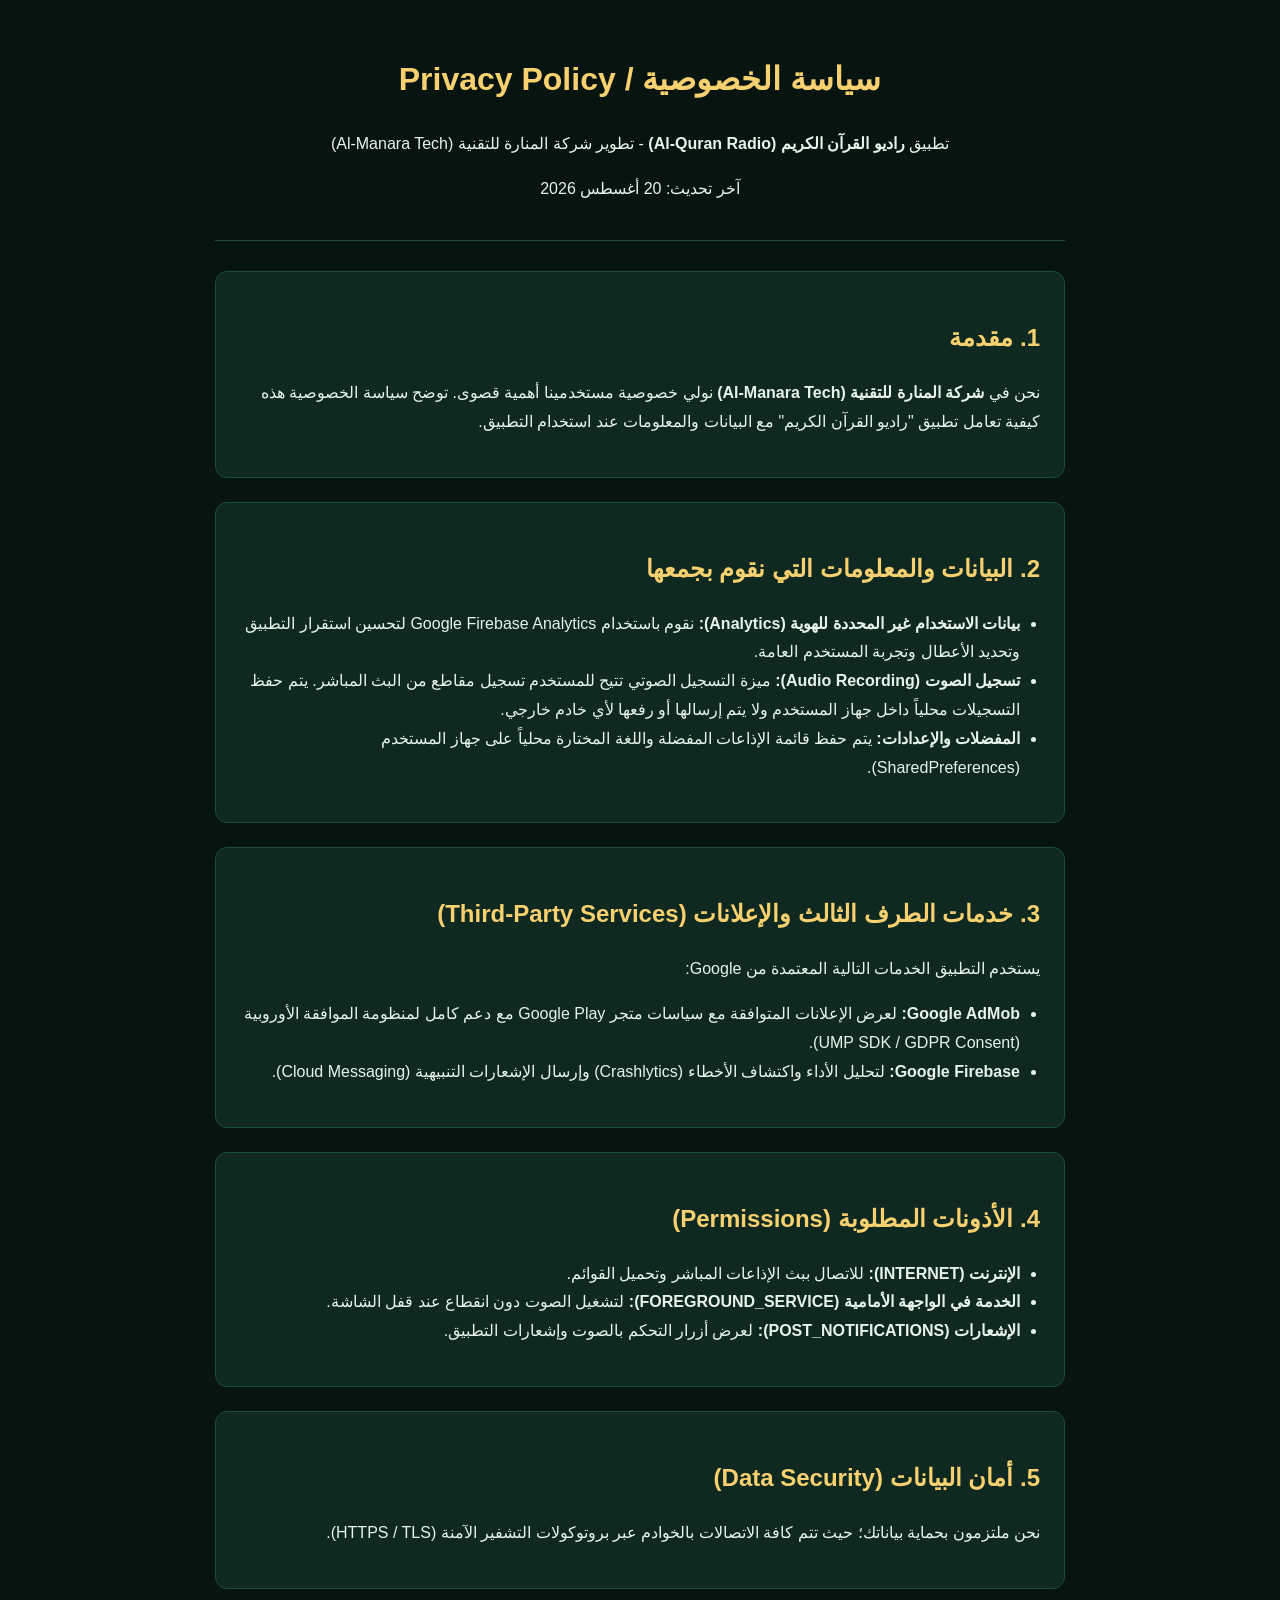
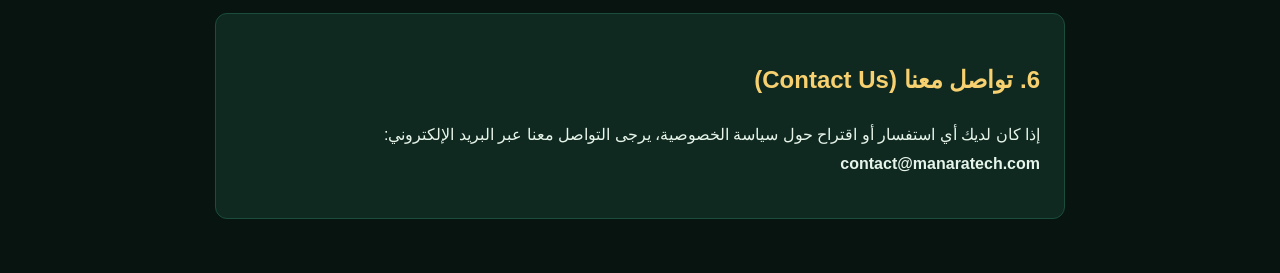
==== PRIVACY_POLICY_AR.html @ 0d1d3975 "Add files via upload" ====
<!DOCTYPE html>
<html lang="ar" dir="rtl">
<head>
    <meta charset="UTF-8">
    <meta name="viewport" content="width=device-width, initial-scale=1.0">
    <title>سياسة الخصوصية - راديو القرآن الكريم (Al-Quran Radio)</title>
    <style>
        body {
            font-family: -apple-system, BlinkMacSystemFont, "Segoe UI", Roboto, "Helvetica Neue", Arial, sans-serif;
            background-color: #081410;
            color: #E6F4EA;
            line-height: 1.8;
            padding: 30px 20px;
            max-width: 850px;
            margin: auto;
        }
        h1, h2, h3 {
            color: #F7D070;
        }
        .header {
            text-align: center;
            border-bottom: 1px solid #1B4D3E;
            padding-bottom: 20px;
            margin-bottom: 30px;
        }
        .card {
            background-color: #0F2920;
            border-radius: 12px;
            padding: 24px;
            margin-bottom: 24px;
            border: 1px solid #1B4D3E;
        }
        a {
            color: #F7D070;
        }
        ul {
            padding-right: 20px;
        }
    </style>
</head>
<body>
    <div class="header">
        <h1>سياسة الخصوصية / Privacy Policy</h1>
        <p>تطبيق <strong>راديو القرآن الكريم (Al-Quran Radio)</strong> - تطوير شركة المنارة للتقنية (Al-Manara Tech)</p>
        <p>آخر تحديث: 20 أغسطس 2026</p>
    </div>

    <div class="card">
        <h2>1. مقدمة</h2>
        <p>نحن في <strong>شركة المنارة للتقنية (Al-Manara Tech)</strong> نولي خصوصية مستخدمينا أهمية قصوى. توضح سياسة الخصوصية هذه كيفية تعامل تطبيق "راديو القرآن الكريم" مع البيانات والمعلومات عند استخدام التطبيق.</p>
    </div>

    <div class="card">
        <h2>2. البيانات والمعلومات التي نقوم بجمعها</h2>
        <ul>
            <li><strong>بيانات الاستخدام غير المحددة للهوية (Analytics):</strong> نقوم باستخدام Google Firebase Analytics لتحسين استقرار التطبيق وتحديد الأعطال وتجربة المستخدم العامة.</li>
            <li><strong>تسجيل الصوت (Audio Recording):</strong> ميزة التسجيل الصوتي تتيح للمستخدم تسجيل مقاطع من البث المباشر. يتم حفظ التسجيلات محلياً داخل جهاز المستخدم ولا يتم إرسالها أو رفعها لأي خادم خارجي.</li>
            <li><strong>المفضلات والإعدادات:</strong> يتم حفظ قائمة الإذاعات المفضلة واللغة المختارة محلياً على جهاز المستخدم (SharedPreferences).</li>
        </ul>
    </div>

    <div class="card">
        <h2>3. خدمات الطرف الثالث والإعلانات (Third-Party Services)</h2>
        <p>يستخدم التطبيق الخدمات التالية المعتمدة من Google:</p>
        <ul>
            <li><strong>Google AdMob:</strong> لعرض الإعلانات المتوافقة مع سياسات متجر Google Play مع دعم كامل لمنظومة الموافقة الأوروبية (UMP SDK / GDPR Consent).</li>
            <li><strong>Google Firebase:</strong> لتحليل الأداء واكتشاف الأخطاء (Crashlytics) وإرسال الإشعارات التنبيهية (Cloud Messaging).</li>
        </ul>
    </div>

    <div class="card">
        <h2>4. الأذونات المطلوبة (Permissions)</h2>
        <ul>
            <li><strong>الإنترنت (INTERNET):</strong> للاتصال ببث الإذاعات المباشر وتحميل القوائم.</li>
            <li><strong>الخدمة في الواجهة الأمامية (FOREGROUND_SERVICE):</strong> لتشغيل الصوت دون انقطاع عند قفل الشاشة.</li>
            <li><strong>الإشعارات (POST_NOTIFICATIONS):</strong> لعرض أزرار التحكم بالصوت وإشعارات التطبيق.</li>
        </ul>
    </div>

    <div class="card">
        <h2>5. أمان البيانات (Data Security)</h2>
        <p>نحن ملتزمون بحماية بياناتك؛ حيث تتم كافة الاتصالات بالخوادم عبر بروتوكولات التشفير الآمنة (HTTPS / TLS).</p>
    </div>

    <div class="card">
        <h2>6. تواصل معنا (Contact Us)</h2>
        <p>إذا كان لديك أي استفسار أو اقتراح حول سياسة الخصوصية، يرجى التواصل معنا عبر البريد الإلكتروني:<br>
        <strong>contact@manaratech.com</strong></p>
    </div>
</body>
</html>
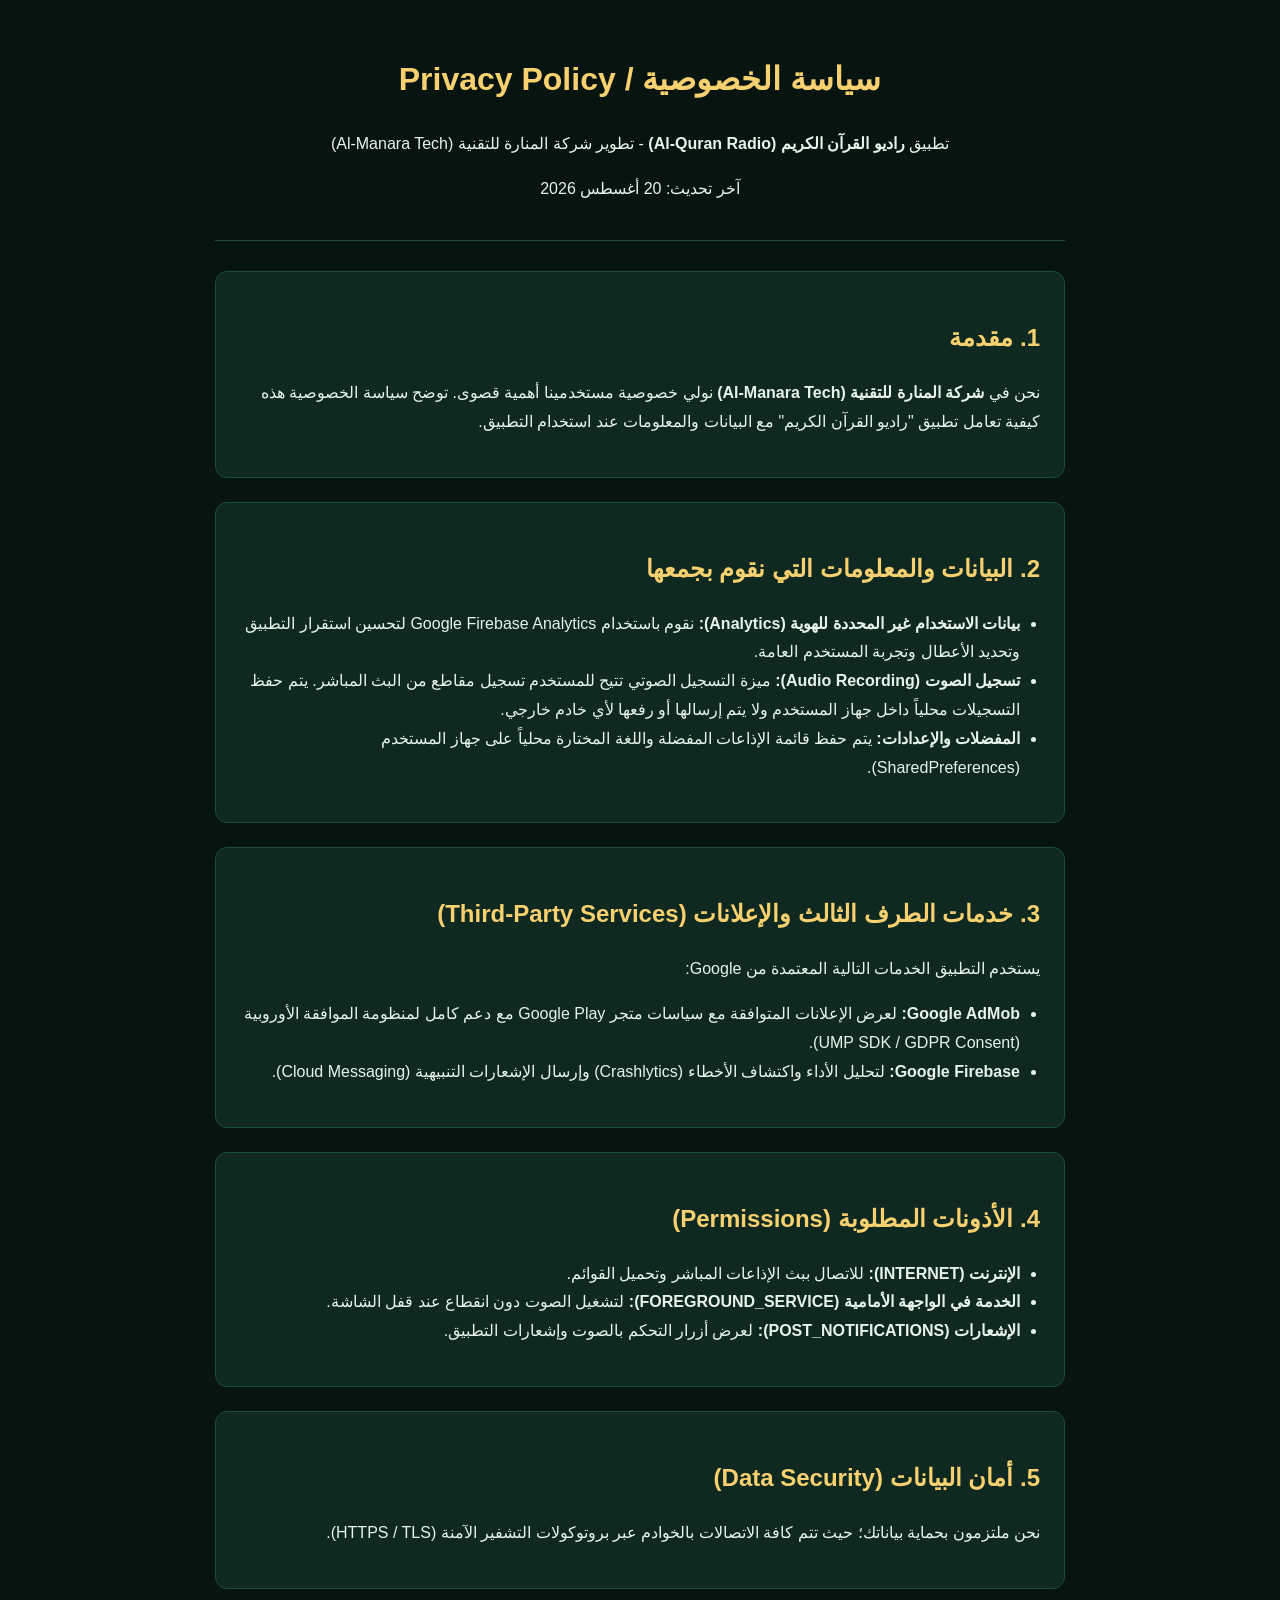
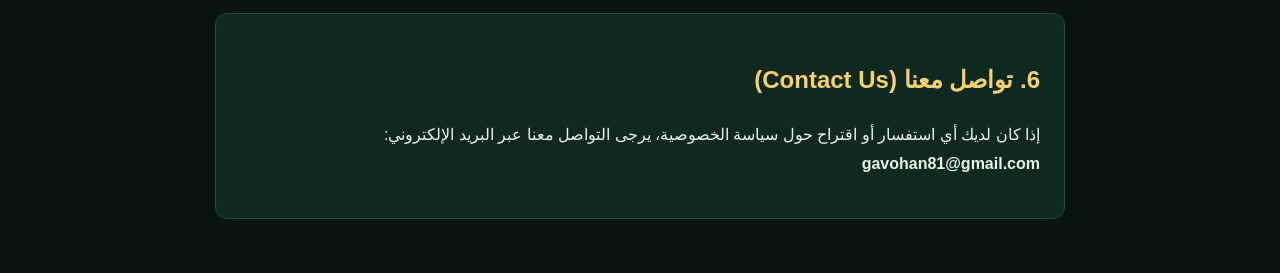
==== commit bd234bf2: "Update PRIVACY_POLICY_AR.html" ====
--- a/PRIVACY_POLICY_AR.html
+++ b/PRIVACY_POLICY_AR.html
@@ -85,7 +85,7 @@
     <div class="card">
         <h2>6. تواصل معنا (Contact Us)</h2>
         <p>إذا كان لديك أي استفسار أو اقتراح حول سياسة الخصوصية، يرجى التواصل معنا عبر البريد الإلكتروني:<br>
-        <strong>contact@manaratech.com</strong></p>
+        <strong>gavohan81@gmail.com</strong></p>
     </div>
 </body>
 </html>
